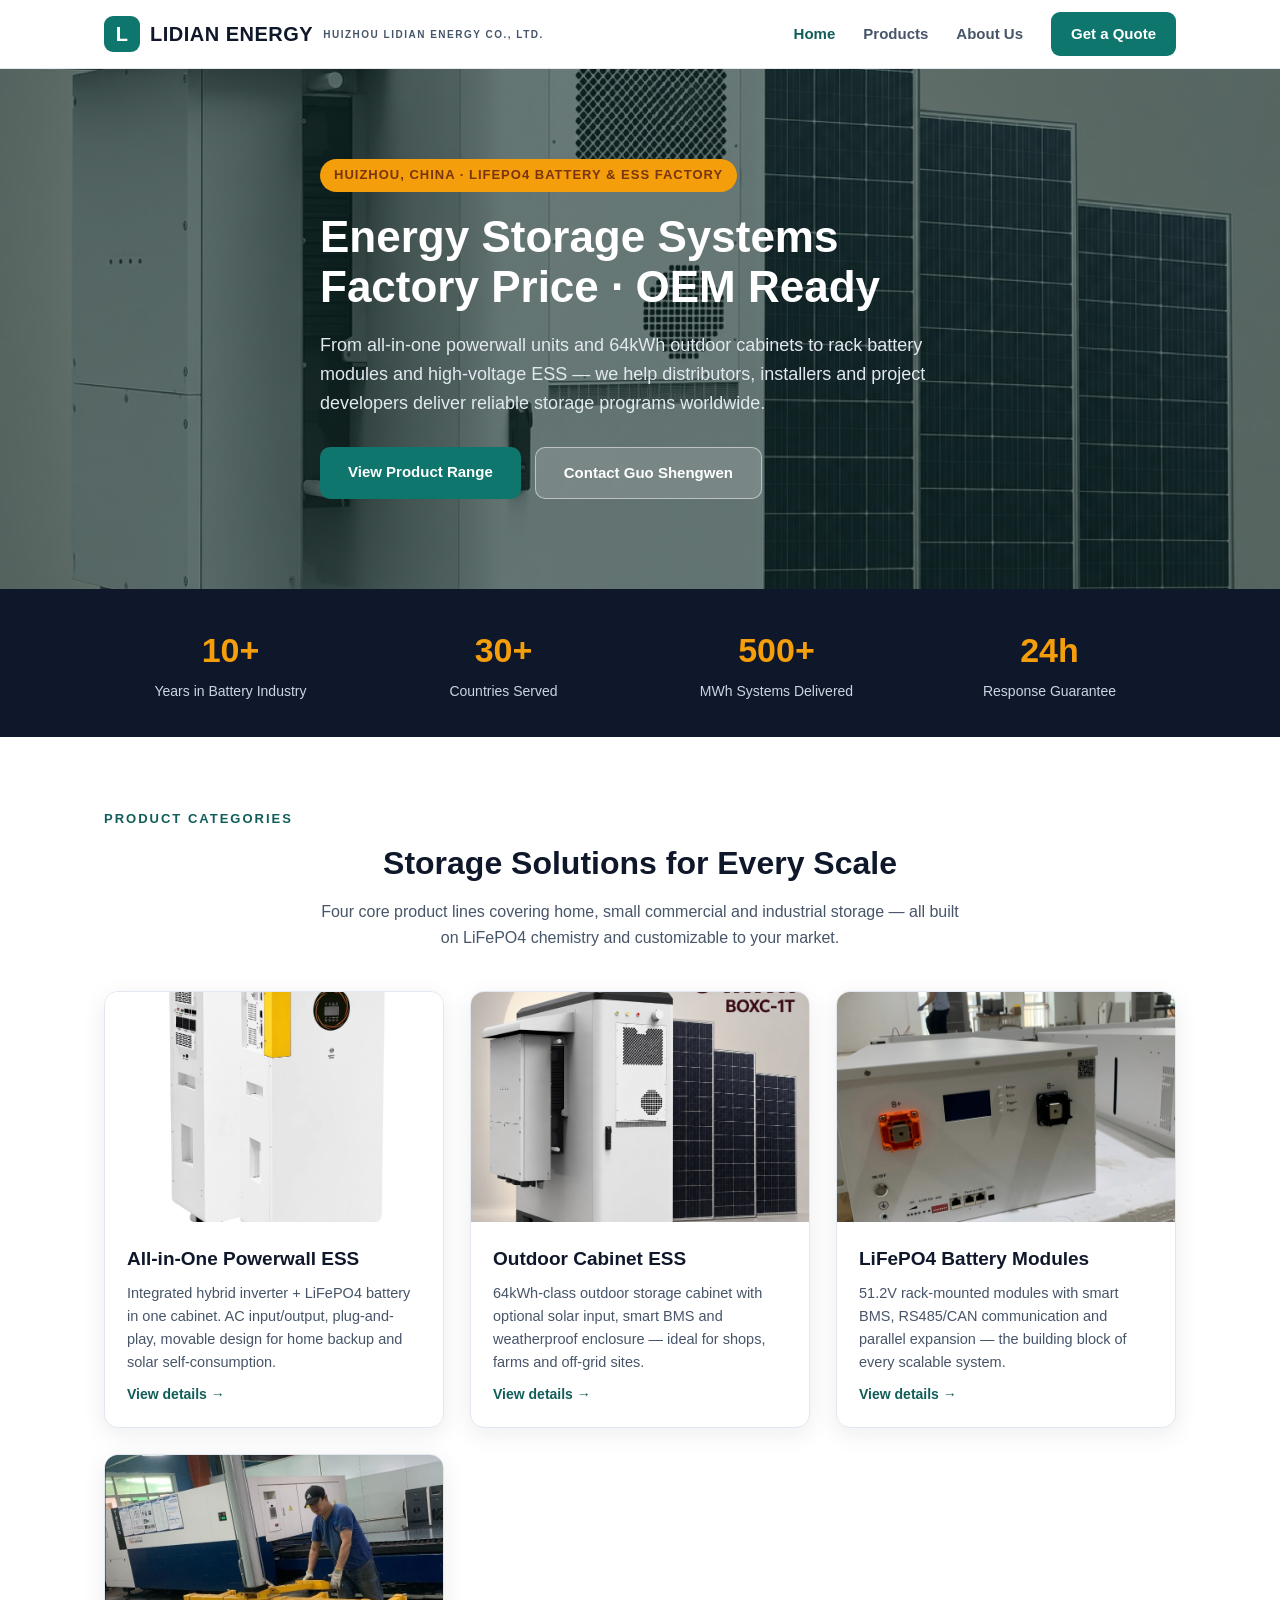
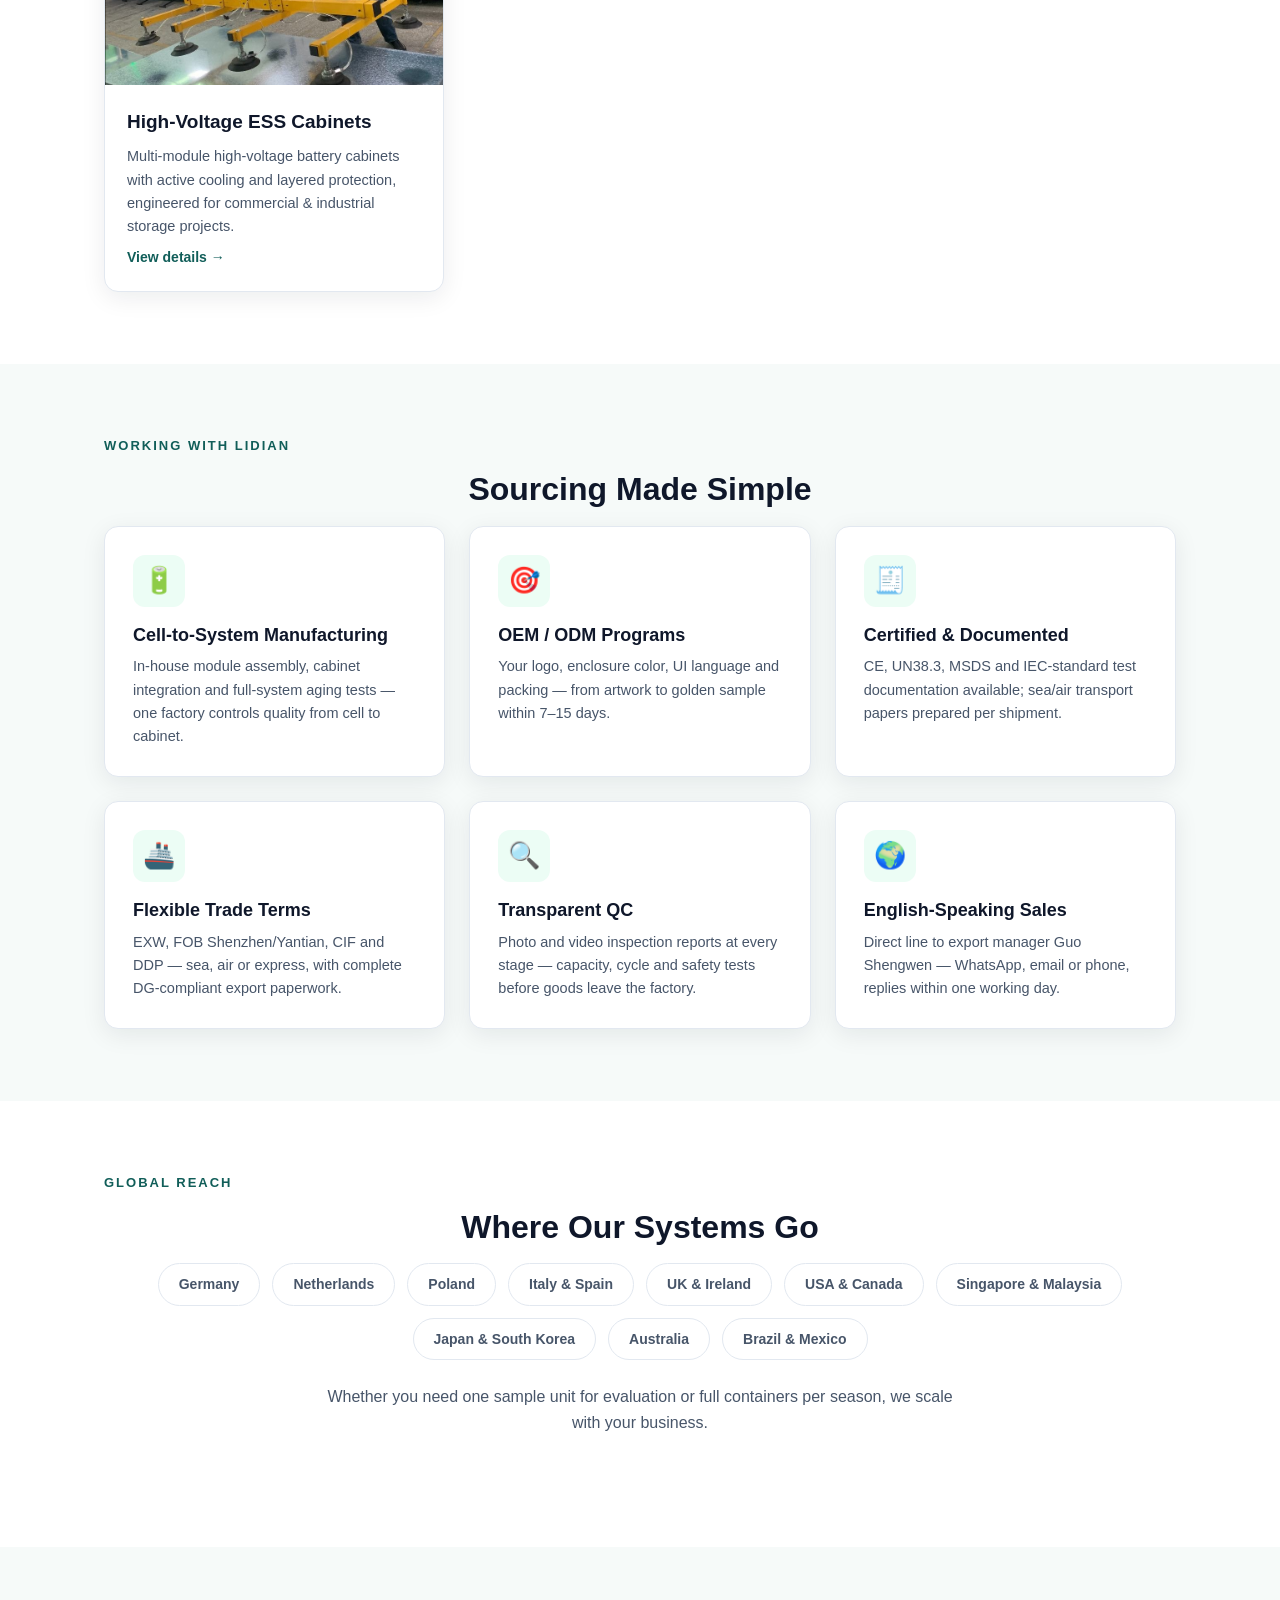
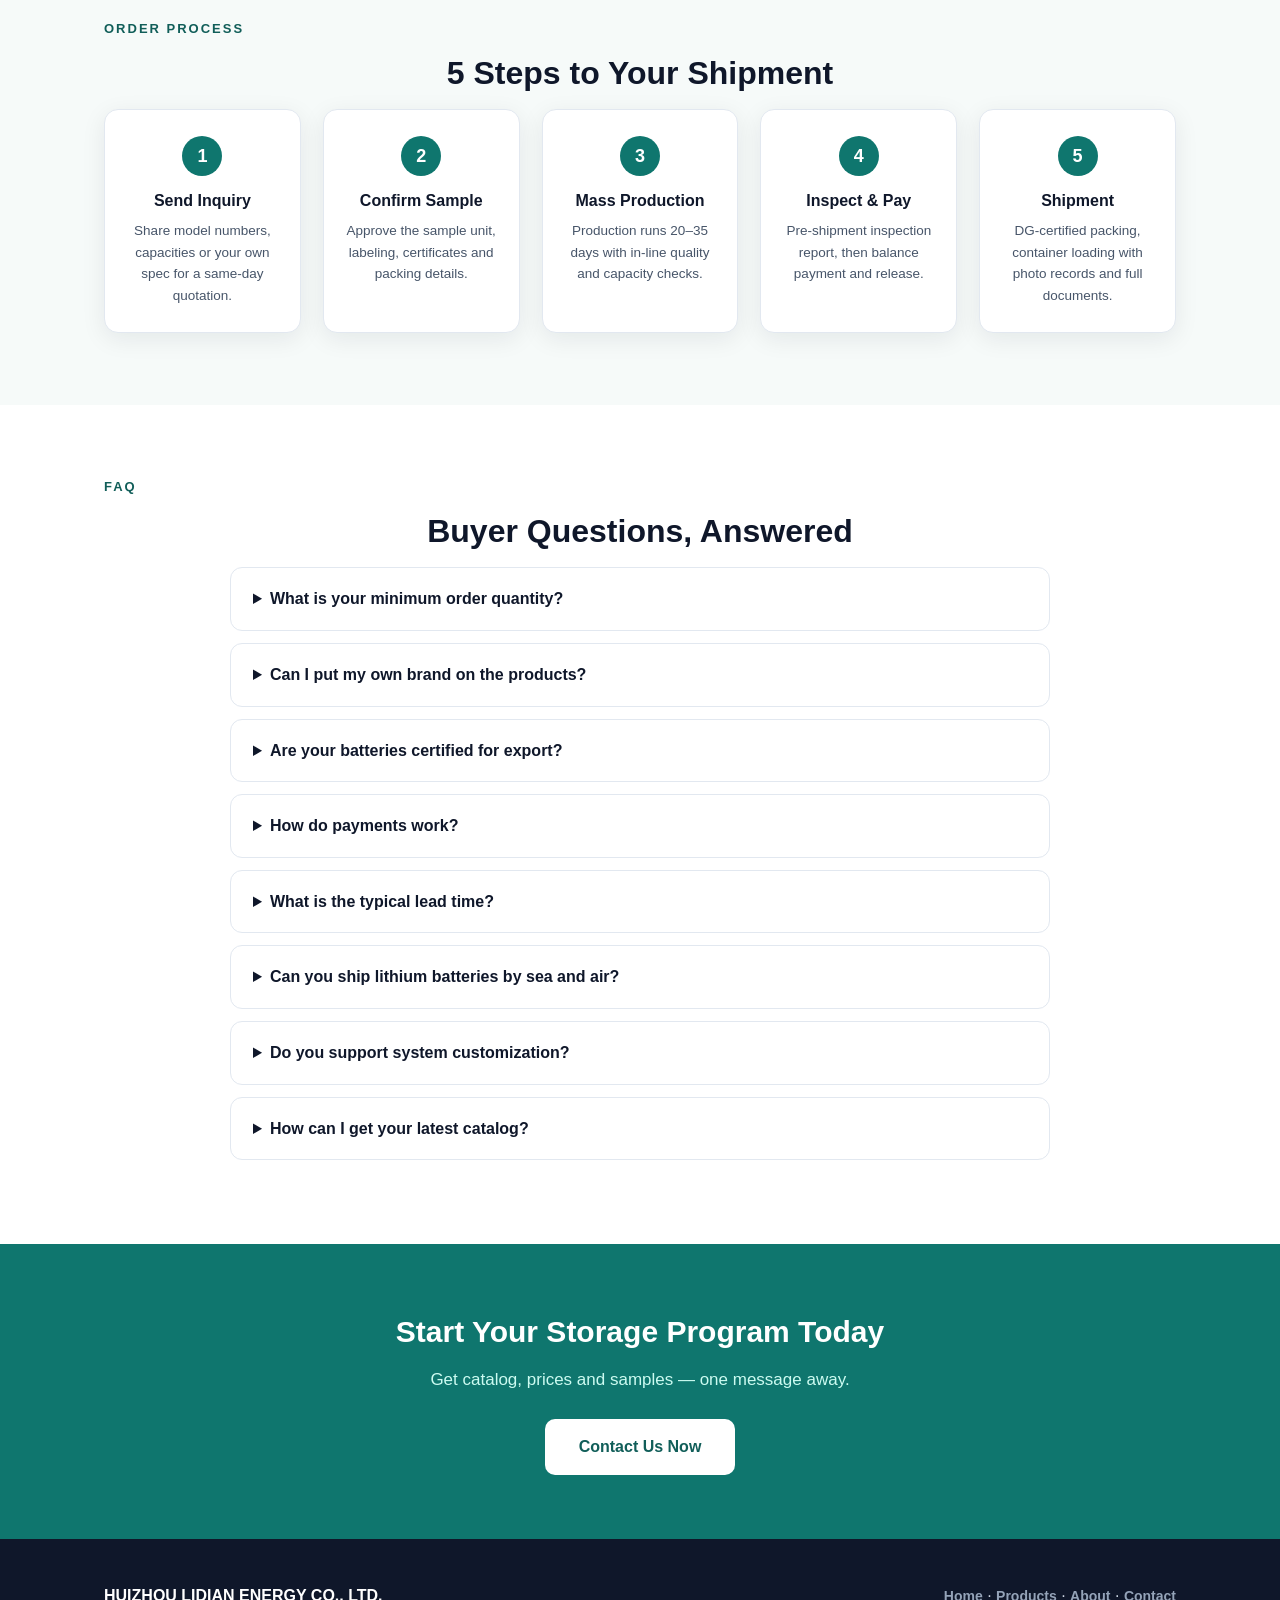
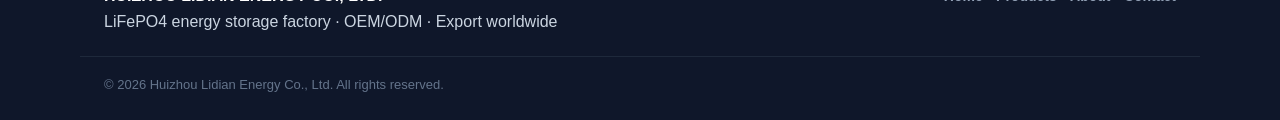
==== index.html @ 59d8984c "Initial release: LIDIAN ENERGY B2B site (index/products/about/contact)" ====
<!DOCTYPE html>
<html lang="en">
<head>
<meta charset="UTF-8">
<meta name="viewport" content="width=device-width, initial-scale=1.0">
<title>LiFePO4 Energy Storage Manufacturer &amp; OEM Supplier | LIDIAN ENERGY — Huizhou Lidian Energy Co., Ltd.</title>
<meta name="description" content="Huizhou Lidian Energy Co., Ltd. manufactures LiFePO4 energy storage systems: all-in-one powerwall ESS, 64kWh outdoor cabinet ESS, rack battery modules and high-voltage ESS cabinets. OEM/ODM, factory-direct, export worldwide.">
<link rel="icon" href="data:image/svg+xml,%3Csvg xmlns='http://www.w3.org/2000/svg' viewBox='0 0 32 32'%3E%3Crect width='32' height='32' rx='6' fill='%230f766e'/%3E%3Ctext x='16' y='22' font-size='15' font-family='Arial' font-weight='bold' fill='white' text-anchor='middle'%3EL%3C/text%3E%3C/svg%3E">
<link rel="stylesheet" href="css/style.css">
</head>
<body>

<header class="site-header">
  <div class="container nav-wrap">
    <a href="index.html" class="brand"><span class="brand-mark">L</span> LIDIAN ENERGY <small>HUIZHOU LIDIAN ENERGY CO., LTD.</small></a>
    <nav class="nav">
      <a href="index.html" class="active">Home</a>
      <a href="products.html">Products</a>
      <a href="about.html">About Us</a>
      <a href="contact.html" class="nav-cta">Get a Quote</a>
    </nav>
  </div>
</header>

<section class="hero" style="background-image:linear-gradient(rgba(13,42,39,.6),rgba(13,42,39,.6)),url('images/cabinet-64kwh.jpg');">
  <div class="container hero-inner">
    <p class="hero-kicker">Huizhou, China · LiFePO4 Battery &amp; ESS Factory</p>
    <h1>Energy Storage Systems<br>Factory Price · OEM Ready</h1>
    <p class="hero-sub">From all-in-one powerwall units and 64kWh outdoor cabinets to rack battery modules and high-voltage ESS — we help distributors, installers and project developers deliver reliable storage programs worldwide.</p>
    <div class="hero-actions">
      <a href="products.html" class="btn btn-primary">View Product Range</a>
      <a href="contact.html" class="btn btn-ghost">Contact Guo Shengwen</a>
    </div>
  </div>
</section>

<section class="stats-bar">
  <div class="container stats-grid">
    <div><strong>10+</strong><span>Years in Battery Industry</span></div>
    <div><strong>30+</strong><span>Countries Served</span></div>
    <div><strong>500+</strong><span>MWh Systems Delivered</span></div>
    <div><strong>24h</strong><span>Response Guarantee</span></div>
  </div>
</section>

<section class="section">
  <div class="container">
    <p class="section-kicker">Product Categories</p>
    <h2 class="section-title">Storage Solutions for Every Scale</h2>
    <p class="section-sub">Four core product lines covering home, small commercial and industrial storage — all built on LiFePO4 chemistry and customizable to your market.</p>
    <div class="card-grid">
      <a class="product-card" href="products.html#powerwall">
        <img src="images/powerwall-pair.jpg" alt="All-in-one powerwall energy storage system wholesale" loading="lazy">
        <div class="product-card-body">
          <h3>All-in-One Powerwall ESS</h3>
          <p>Integrated hybrid inverter + LiFePO4 battery in one cabinet. AC input/output, plug-and-play, movable design for home backup and solar self-consumption.</p>
          <span class="link-more">View details →</span>
        </div>
      </a>
      <a class="product-card" href="products.html#cabinet">
        <img src="images/cabinet-64kwh.jpg" alt="64kWh outdoor cabinet energy storage system" loading="lazy">
        <div class="product-card-body">
          <h3>Outdoor Cabinet ESS</h3>
          <p>64kWh-class outdoor storage cabinet with optional solar input, smart BMS and weatherproof enclosure — ideal for shops, farms and off-grid sites.</p>
          <span class="link-more">View details →</span>
        </div>
      </a>
      <a class="product-card" href="products.html#modules">
        <img src="images/battery-module.jpg" alt="LiFePO4 rack battery module manufacturer" loading="lazy">
        <div class="product-card-body">
          <h3>LiFePO4 Battery Modules</h3>
          <p>51.2V rack-mounted modules with smart BMS, RS485/CAN communication and parallel expansion — the building block of every scalable system.</p>
          <span class="link-more">View details →</span>
        </div>
      </a>
      <a class="product-card" href="products.html#hv-cabinet">
        <img src="images/battery-cabinet-inner.jpg" alt="High-voltage battery ESS cabinet wholesale" loading="lazy">
        <div class="product-card-body">
          <h3>High-Voltage ESS Cabinets</h3>
          <p>Multi-module high-voltage battery cabinets with active cooling and layered protection, engineered for commercial &amp; industrial storage projects.</p>
          <span class="link-more">View details →</span>
        </div>
      </a>
    </div>
  </div>
</section>

<section class="section section-alt">
  <div class="container">
    <p class="section-kicker">Working With Lidian</p>
    <h2 class="section-title">Sourcing Made Simple</h2>
    <div class="feature-grid">
      <div class="feature-card"><div class="feature-icon">🔋</div><h3>Cell-to-System Manufacturing</h3><p>In-house module assembly, cabinet integration and full-system aging tests — one factory controls quality from cell to cabinet.</p></div>
      <div class="feature-card"><div class="feature-icon">🎯</div><h3>OEM / ODM Programs</h3><p>Your logo, enclosure color, UI language and packing — from artwork to golden sample within 7–15 days.</p></div>
      <div class="feature-card"><div class="feature-icon">🧾</div><h3>Certified &amp; Documented</h3><p>CE, UN38.3, MSDS and IEC-standard test documentation available; sea/air transport papers prepared per shipment.</p></div>
      <div class="feature-card"><div class="feature-icon">🚢</div><h3>Flexible Trade Terms</h3><p>EXW, FOB Shenzhen/Yantian, CIF and DDP — sea, air or express, with complete DG-compliant export paperwork.</p></div>
      <div class="feature-card"><div class="feature-icon">🔍</div><h3>Transparent QC</h3><p>Photo and video inspection reports at every stage — capacity, cycle and safety tests before goods leave the factory.</p></div>
      <div class="feature-card"><div class="feature-icon">🌍</div><h3>English-Speaking Sales</h3><p>Direct line to export manager Guo Shengwen — WhatsApp, email or phone, replies within one working day.</p></div>
    </div>
  </div>
</section>

<section class="section">
  <div class="container">
    <p class="section-kicker">Global Reach</p>
    <h2 class="section-title">Where Our Systems Go</h2>
    <div class="chips">
      <span class="chip">Germany</span><span class="chip">Netherlands</span><span class="chip">Poland</span><span class="chip">Italy &amp; Spain</span><span class="chip">UK &amp; Ireland</span><span class="chip">USA &amp; Canada</span><span class="chip">Singapore &amp; Malaysia</span><span class="chip">Japan &amp; South Korea</span><span class="chip">Australia</span><span class="chip">Brazil &amp; Mexico</span>
    </div>
    <p class="section-sub" style="margin-top:24px;">Whether you need one sample unit for evaluation or full containers per season, we scale with your business.</p>
  </div>
</section>

<section class="section section-alt">
  <div class="container">
    <p class="section-kicker">Order Process</p>
    <h2 class="section-title">5 Steps to Your Shipment</h2>
    <div class="steps">
      <div class="step"><span class="step-num">1</span><h3>Send Inquiry</h3><p>Share model numbers, capacities or your own spec for a same-day quotation.</p></div>
      <div class="step"><span class="step-num">2</span><h3>Confirm Sample</h3><p>Approve the sample unit, labeling, certificates and packing details.</p></div>
      <div class="step"><span class="step-num">3</span><h3>Mass Production</h3><p>Production runs 20–35 days with in-line quality and capacity checks.</p></div>
      <div class="step"><span class="step-num">4</span><h3>Inspect &amp; Pay</h3><p>Pre-shipment inspection report, then balance payment and release.</p></div>
      <div class="step"><span class="step-num">5</span><h3>Shipment</h3><p>DG-certified packing, container loading with photo records and full documents.</p></div>
    </div>
  </div>
</section>

<section class="section">
  <div class="container">
    <p class="section-kicker">FAQ</p>
    <h2 class="section-title">Buyer Questions, Answered</h2>
    <div class="faq">
      <details><summary>What is your minimum order quantity?</summary><p>MOQ starts from 1 unit for sample evaluation and 5–10 units for trial orders. Mixed containers combining different models are welcome.</p></details>
      <details><summary>Can I put my own brand on the products?</summary><p>Yes. We offer logo printing, custom enclosure colors, branded UI/labels and retail packing. OEM orders above agreed quantities carry no extra branding cost.</p></details>
      <details><summary>Are your batteries certified for export?</summary><p>Our LiFePO4 systems are built with grade-A cells and come with CE marking, UN38.3 test summary, MSDS and transport declarations. Third-party test reports can be arranged per model and market.</p></details>
      <details><summary>How do payments work?</summary><p>Standard terms are T/T with 30% deposit and balance against B/L copy. L/C at sight is available for orders above USD 50,000.</p></details>
      <details><summary>What is the typical lead time?</summary><p>20–35 days after sample approval and deposit, depending on model and quantity. Peak season (August–November) may need an extra 5–10 days.</p></details>
      <details><summary>Can you ship lithium batteries by sea and air?</summary><p>Yes. We ship Class 9 lithium battery cargo with UN38.3, proper DG packing and declarations. Sea freight (LCL/FCL) is routine; air freight is arranged case by case.</p></details>
      <details><summary>Do you support system customization?</summary><p>Absolutely — capacity, voltage platform, inverter matching, cabinet size, communication protocols (RS485/CAN/Bluetooth) and monitoring software can all be tailored.</p></details>
      <details><summary>How can I get your latest catalog?</summary><p>Email or message us on WhatsApp — we will send the full catalog with FOB prices and packing details within 24 hours.</p></details>
    </div>
  </div>
</section>

<section class="cta-band">
  <div class="container cta-inner">
    <h2>Start Your Storage Program Today</h2>
    <p>Get catalog, prices and samples — one message away.</p>
    <a href="contact.html" class="btn btn-primary btn-lg">Contact Us Now</a>
  </div>
</section>

<footer class="site-footer">
  <div class="container footer-wrap">
    <div>
      <strong>HUIZHOU LIDIAN ENERGY CO., LTD.</strong>
      <p>LiFePO4 energy storage factory · OEM/ODM · Export worldwide</p>
    </div>
    <div class="footer-links">
      <a href="index.html">Home</a> · <a href="products.html">Products</a> · <a href="about.html">About</a> · <a href="contact.html">Contact</a>
    </div>
  </div>
  <div class="container copyright">© 2026 Huizhou Lidian Energy Co., Ltd. All rights reserved.</div>
</footer>

<script src="js/main.js"></script>
</body>
</html>
---- css/style.css ----
/* ================= LIDIAN ENERGY — B2B Site ================= */
:root{
  --teal:#0f766e;
  --teal-dark:#115e59;
  --amber:#f59e0b;
  --amber-dark:#d97706;
  --ink:#0f172a;
  --slate:#475569;
  --line:#e2e8f0;
  --bg-alt:#f6faf9;
  --white:#ffffff;
  --radius:14px;
  --shadow:0 6px 24px rgba(15,23,42,.08);
}
*{margin:0;padding:0;box-sizing:border-box;}
html{scroll-behavior:smooth;}
body{
  font-family:-apple-system,BlinkMacSystemFont,"Segoe UI","PingFang SC","Hiragino Sans GB","Microsoft YaHei",Helvetica,Arial,sans-serif;
  color:var(--ink);background:var(--white);line-height:1.6;
  -webkit-font-smoothing:antialiased;
}
img{max-width:100%;display:block;}
a{color:var(--teal-dark);text-decoration:none;}
.container{max-width:1120px;margin:0 auto;padding:0 24px;}
.section{padding:72px 0;}
.section-alt{background:var(--bg-alt);}

/* ---------- Header ---------- */
.site-header{
  position:sticky;top:0;z-index:50;background:rgba(255,255,255,.95);
  backdrop-filter:blur(8px);border-bottom:1px solid var(--line);
}
.nav-wrap{display:flex;align-items:center;justify-content:space-between;height:68px;}
.brand{font-weight:800;font-size:20px;color:var(--ink);display:flex;align-items:center;gap:10px;letter-spacing:.5px;}
.brand small{font-size:10px;font-weight:600;color:var(--slate);letter-spacing:1.5px;display:block;line-height:1.1;}
.brand-mark{
  background:var(--teal);color:#fff;width:36px;height:36px;border-radius:9px;
  display:flex;align-items:center;justify-content:center;font-size:20px;flex-shrink:0;
}
.nav{display:flex;align-items:center;gap:28px;}
.nav a{color:var(--slate);font-weight:600;font-size:15px;}
.nav a.active,.nav a:hover{color:var(--teal-dark);}
.nav-cta{
  background:var(--teal);color:#fff!important;padding:10px 20px;border-radius:9px;
}
.nav-cta:hover{background:var(--teal-dark);}

/* ---------- Hero ---------- */
.hero{
  min-height:520px;display:flex;align-items:center;
  background-size:cover;background-position:center;color:#fff;
}
.hero-inner{padding:90px 24px;max-width:820px;}
.hero-kicker{
  display:inline-block;background:var(--amber);color:#78350f;font-size:13px;
  font-weight:700;letter-spacing:1px;text-transform:uppercase;
  padding:6px 14px;border-radius:999px;margin-bottom:20px;
}
.hero h1{font-size:44px;line-height:1.15;margin-bottom:18px;font-weight:800;}
.hero-sub{font-size:18px;color:#e2e8f0;max-width:640px;margin-bottom:30px;}
.hero-actions{display:flex;gap:14px;flex-wrap:wrap;}
.btn{
  display:inline-block;font-weight:700;font-size:15px;padding:13px 28px;
  border-radius:10px;transition:.2s;border:none;cursor:pointer;
}
.btn-primary{background:var(--teal);color:#fff!important;}
.btn-primary:hover{background:var(--teal-dark);transform:translateY(-1px);}
.btn-ghost{background:rgba(255,255,255,.14);color:#fff!important;border:1px solid rgba(255,255,255,.5);}
.btn-ghost:hover{background:rgba(255,255,255,.24);}
.btn-lg{padding:15px 34px;font-size:16px;}

/* ---------- Stats bar ---------- */
.stats-bar{background:var(--ink);color:#fff;padding:34px 0;}
.stats-grid{display:grid;grid-template-columns:repeat(4,1fr);gap:20px;text-align:center;}
.stats-grid strong{display:block;font-size:34px;color:var(--amber);font-weight:800;}
.stats-grid span{font-size:14px;color:#cbd5e1;}

/* ---------- Section headers ---------- */
.section-kicker{
  color:var(--teal-dark);font-weight:800;font-size:13px;letter-spacing:2px;
  text-transform:uppercase;margin-bottom:8px;
}
.section-title{font-size:32px;font-weight:800;margin-bottom:10px;text-align:center;}
.section-sub{text-align:center;color:var(--slate);max-width:640px;margin:0 auto 40px;}

/* ---------- Product cards ---------- */
.card-grid{display:grid;grid-template-columns:repeat(auto-fit,minmax(250px,1fr));gap:26px;}
.product-card{
  background:#fff;border:1px solid var(--line);border-radius:var(--radius);
  overflow:hidden;box-shadow:var(--shadow);transition:.2s;color:var(--ink);
  display:flex;flex-direction:column;
}
.product-card:hover{transform:translateY(-4px);box-shadow:0 12px 32px rgba(15,23,42,.14);}
.product-card img{height:230px;object-fit:cover;width:100%;}
.product-card-body{padding:22px;display:flex;flex-direction:column;gap:8px;flex:1;}
.product-card-body h3{font-size:19px;font-weight:800;}
.product-card-body p{color:var(--slate);font-size:14.5px;flex:1;}
.link-more{color:var(--teal-dark);font-weight:700;font-size:14px;}

/* ---------- Feature grid ---------- */
.feature-grid{display:grid;grid-template-columns:repeat(auto-fit,minmax(300px,1fr));gap:24px;}
.feature-card{
  background:#fff;border:1px solid var(--line);border-radius:var(--radius);
  padding:28px;box-shadow:var(--shadow);
}
.feature-icon{
  width:52px;height:52px;border-radius:12px;background:#ecfdf5;
  display:flex;align-items:center;justify-content:center;font-size:26px;margin-bottom:14px;
}
.feature-card h3{font-size:18px;margin-bottom:6px;}
.feature-card p{color:var(--slate);font-size:14.5px;}

/* ---------- Chips ---------- */
.chips{display:flex;flex-wrap:wrap;gap:12px;justify-content:center;}
.chip{
  background:#fff;border:1px solid var(--line);border-radius:999px;
  padding:9px 20px;font-weight:600;font-size:14px;color:var(--slate);
}

/* ---------- Steps ---------- */
.steps{display:grid;grid-template-columns:repeat(auto-fit,minmax(180px,1fr));gap:22px;}
.step{
  background:#fff;border:1px solid var(--line);border-radius:var(--radius);
  padding:26px 22px;text-align:center;box-shadow:var(--shadow);
}
.step-num{
  display:inline-flex;width:40px;height:40px;border-radius:50%;
  background:var(--teal);color:#fff;font-weight:800;font-size:18px;
  align-items:center;justify-content:center;margin-bottom:12px;
}
.step h3{font-size:16px;margin-bottom:6px;}
.step p{font-size:13.5px;color:var(--slate);}

/* ---------- FAQ ---------- */
.faq{max-width:820px;margin:0 auto;}
.faq details{
  background:#fff;border:1px solid var(--line);border-radius:12px;
  padding:18px 22px;margin-bottom:12px;
}
.faq summary{font-weight:700;cursor:pointer;font-size:16px;}
.faq details[open]{border-color:var(--teal);}
.faq p{margin-top:10px;color:var(--slate);font-size:15px;}

/* ---------- Page hero ---------- */
.page-hero{
  background:linear-gradient(135deg,#0d4f4a,#0f766e);color:#fff;padding:70px 0;
}
.page-hero h1{font-size:38px;margin-bottom:10px;}
.page-hero p{color:#ccfbf1;max-width:640px;font-size:17px;}

/* ---------- Product split ---------- */
.product-section{border-bottom:1px solid var(--line);}
.product-split{display:grid;grid-template-columns:1fr 1fr;gap:48px;align-items:center;}
.product-split img{border-radius:var(--radius);box-shadow:var(--shadow);}
.product-split.reverse .product-info{order:1;}
.product-split.reverse img{order:2;}
.product-info h2{font-size:28px;margin-bottom:14px;}
.product-info>p{color:var(--slate);margin-bottom:20px;}
table.spec{width:100%;border-collapse:collapse;margin-bottom:24px;font-size:14.5px;}
table.spec th,table.spec td{border:1px solid var(--line);padding:9px 14px;text-align:left;}
table.spec th{background:var(--bg-alt);width:34%;font-weight:700;}

/* ---------- About split / numbers ---------- */
.split{display:grid;grid-template-columns:1.1fr 1fr;gap:48px;align-items:center;}
.split-img{border-radius:var(--radius);box-shadow:var(--shadow);}
.num-grid{display:grid;grid-template-columns:repeat(3,1fr);gap:22px;}
.num-card{
  background:#fff;border:1px solid var(--line);border-radius:var(--radius);
  padding:28px;text-align:center;box-shadow:var(--shadow);
}
.num-card strong{display:block;font-size:36px;color:var(--teal);font-weight:800;}
.num-card span{color:var(--slate);font-size:14px;}

/* ---------- QC ---------- */
.qc-grid{display:grid;grid-template-columns:repeat(3,1fr);gap:24px;}
.qc-card{
  background:#fff;border:1px solid var(--line);border-radius:var(--radius);
  padding:30px;box-shadow:var(--shadow);
}
.qc-num{font-size:14px;font-weight:800;color:var(--amber-dark);letter-spacing:2px;}
.qc-card h3{margin:8px 0 8px;font-size:18px;}
.qc-card p{color:var(--slate);font-size:14.5px;}

/* ---------- Contact ---------- */
.contact-grid{display:grid;grid-template-columns:1fr 1.2fr;gap:44px;align-items:start;}
.contact-cards{display:grid;grid-template-columns:1fr 1fr;gap:20px;}
.contact-card{
  background:#fff;border:1px solid var(--line);border-radius:var(--radius);
  padding:24px;box-shadow:var(--shadow);
}
.contact-card h3{font-size:16px;margin-bottom:6px;}
.contact-card p{font-weight:700;}
.contact-card small{color:var(--slate);font-size:12.5px;}
.contact-form-wrap{
  background:#fff;border:1px solid var(--line);border-radius:var(--radius);
  padding:34px;box-shadow:var(--shadow);
}
.contact-form-wrap h2{font-size:24px;margin-bottom:6px;}
.contact-form-wrap>p{color:var(--slate);margin-bottom:22px;font-size:14.5px;}
.contact-form label{display:block;font-weight:600;font-size:14px;margin-bottom:16px;}
.contact-form input,.contact-form select,.contact-form textarea{
  width:100%;margin-top:6px;padding:11px 14px;border:1px solid var(--line);
  border-radius:9px;font-size:15px;font-family:inherit;background:var(--bg-alt);
}
.contact-form input:focus,.contact-form textarea:focus,.contact-form select:focus{
  outline:2px solid var(--teal);border-color:var(--teal);
}
.contact-form .btn{width:100%;}

/* ---------- CTA band ---------- */
.cta-band{background:var(--teal);color:#fff;padding:64px 0;text-align:center;}
.cta-inner h2{font-size:30px;margin-bottom:10px;}
.cta-inner p{color:#ccfbf1;margin-bottom:26px;font-size:17px;}
.cta-band .btn-primary{background:#fff;color:var(--teal-dark)!important;}
.cta-band .btn-primary:hover{background:#ccfbf1;}

/* ---------- Footer ---------- */
.site-footer{background:var(--ink);color:#cbd5e1;padding:44px 0 24px;}
.footer-wrap{display:flex;justify-content:space-between;gap:24px;flex-wrap:wrap;padding-bottom:22px;border-bottom:1px solid #1e293b;}
.site-footer strong{color:#fff;}
.footer-links a{color:#94a3b8;font-weight:600;font-size:14px;}
.footer-links a:hover{color:var(--amber);}
.copyright{padding-top:18px;font-size:13px;color:#64748b;}

/* ---------- Responsive ---------- */
@media (max-width:900px){
  .hero h1{font-size:32px;}
  .product-split,.split,.contact-grid{grid-template-columns:1fr;}
  .product-split.reverse .product-info{order:0;}
  .product-split.reverse img{order:0;}
  .stats-grid{grid-template-columns:repeat(2,1fr);}
  .num-grid{grid-template-columns:repeat(2,1fr);}
  .qc-grid{grid-template-columns:1fr;}
  .nav{gap:16px;}
  .nav a:not(.nav-cta){display:none;}
  .section-title{text-align:left;}
  .section-sub{text-align:left;margin-left:0;}
  .chips{justify-content:flex-start;}
}
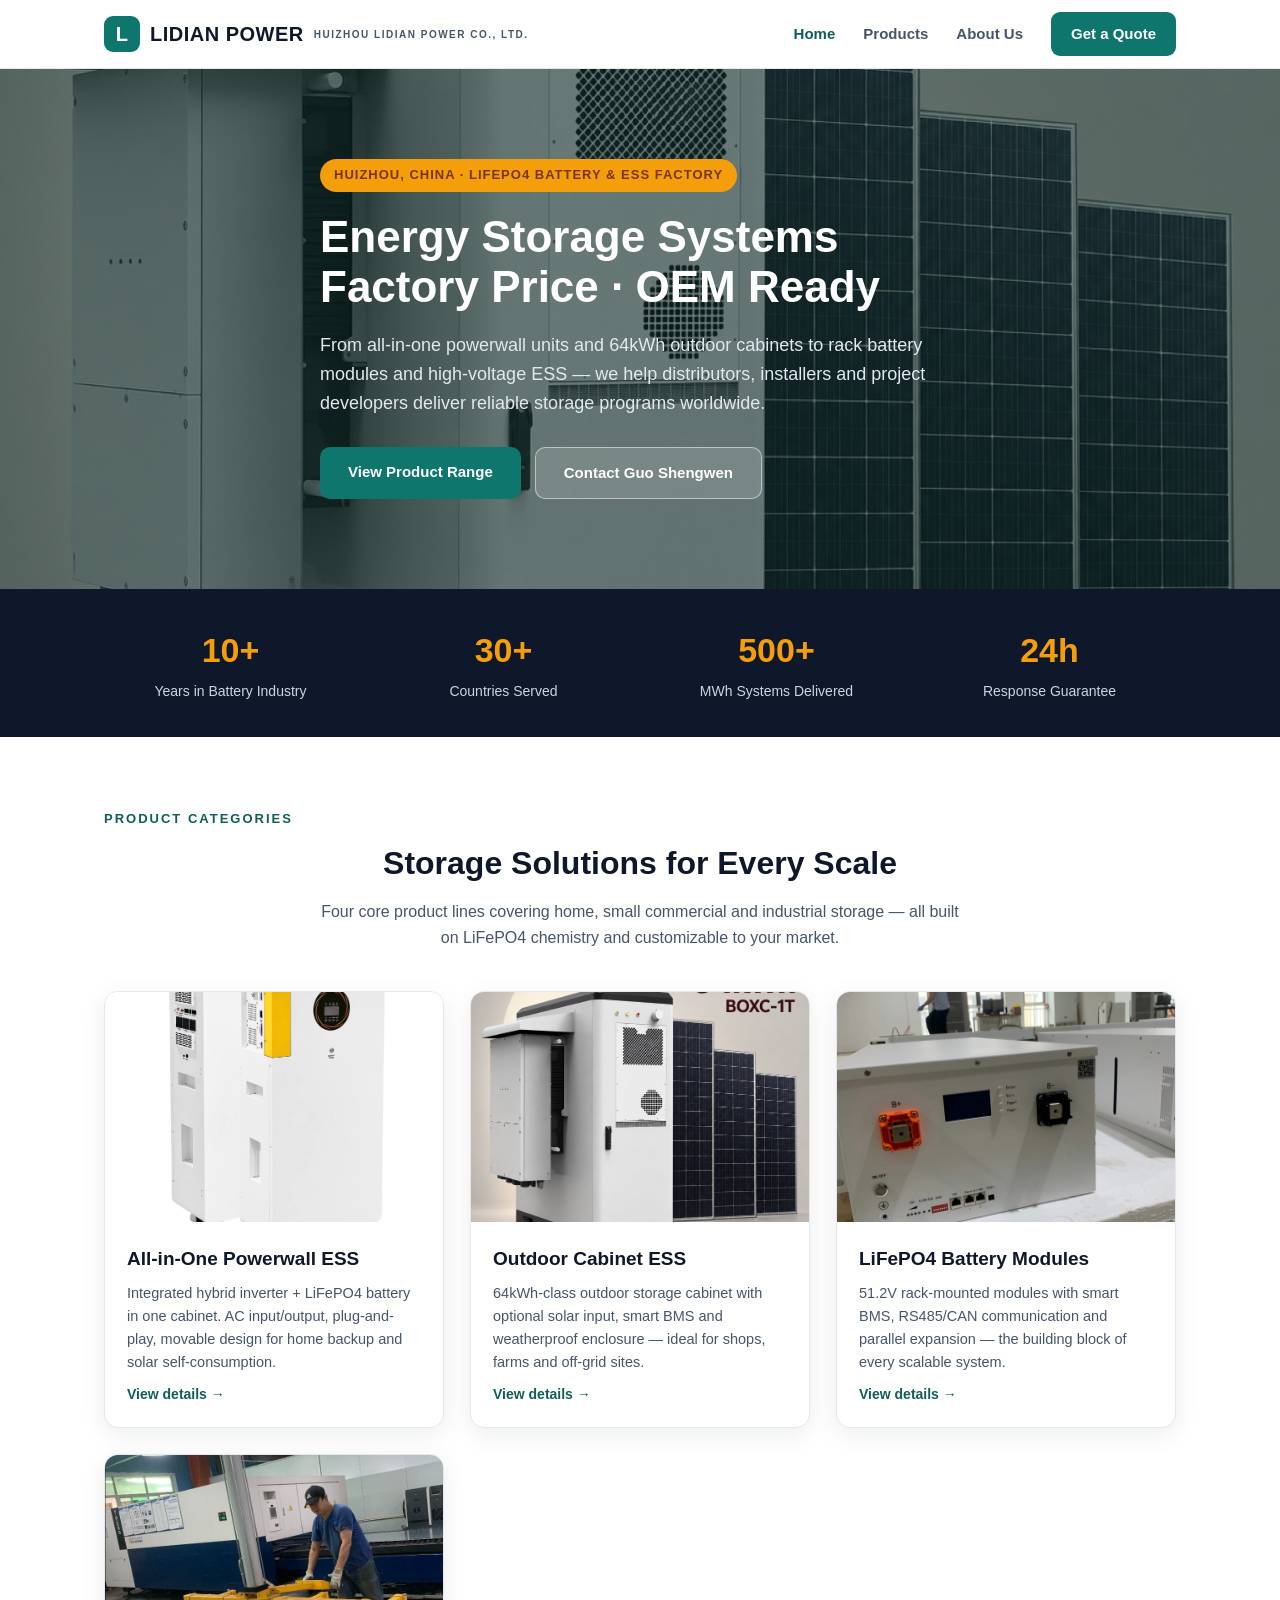
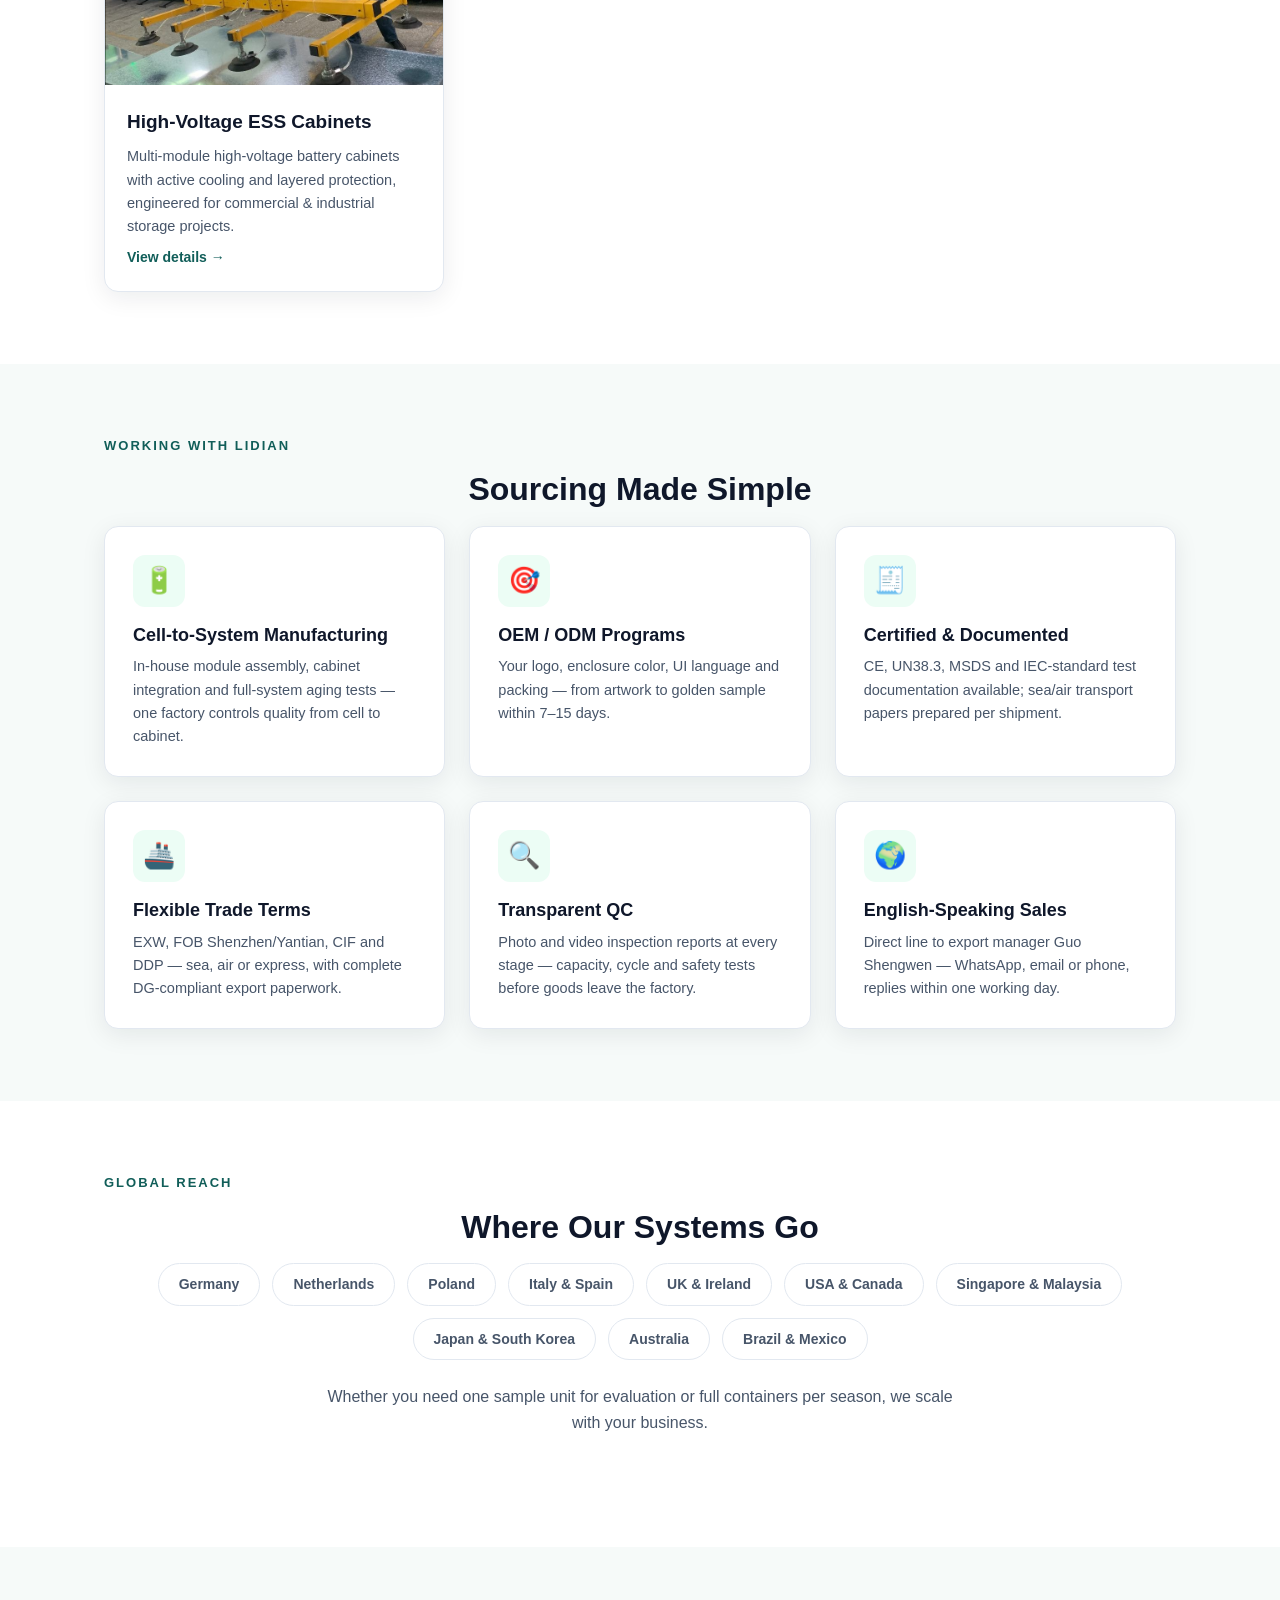
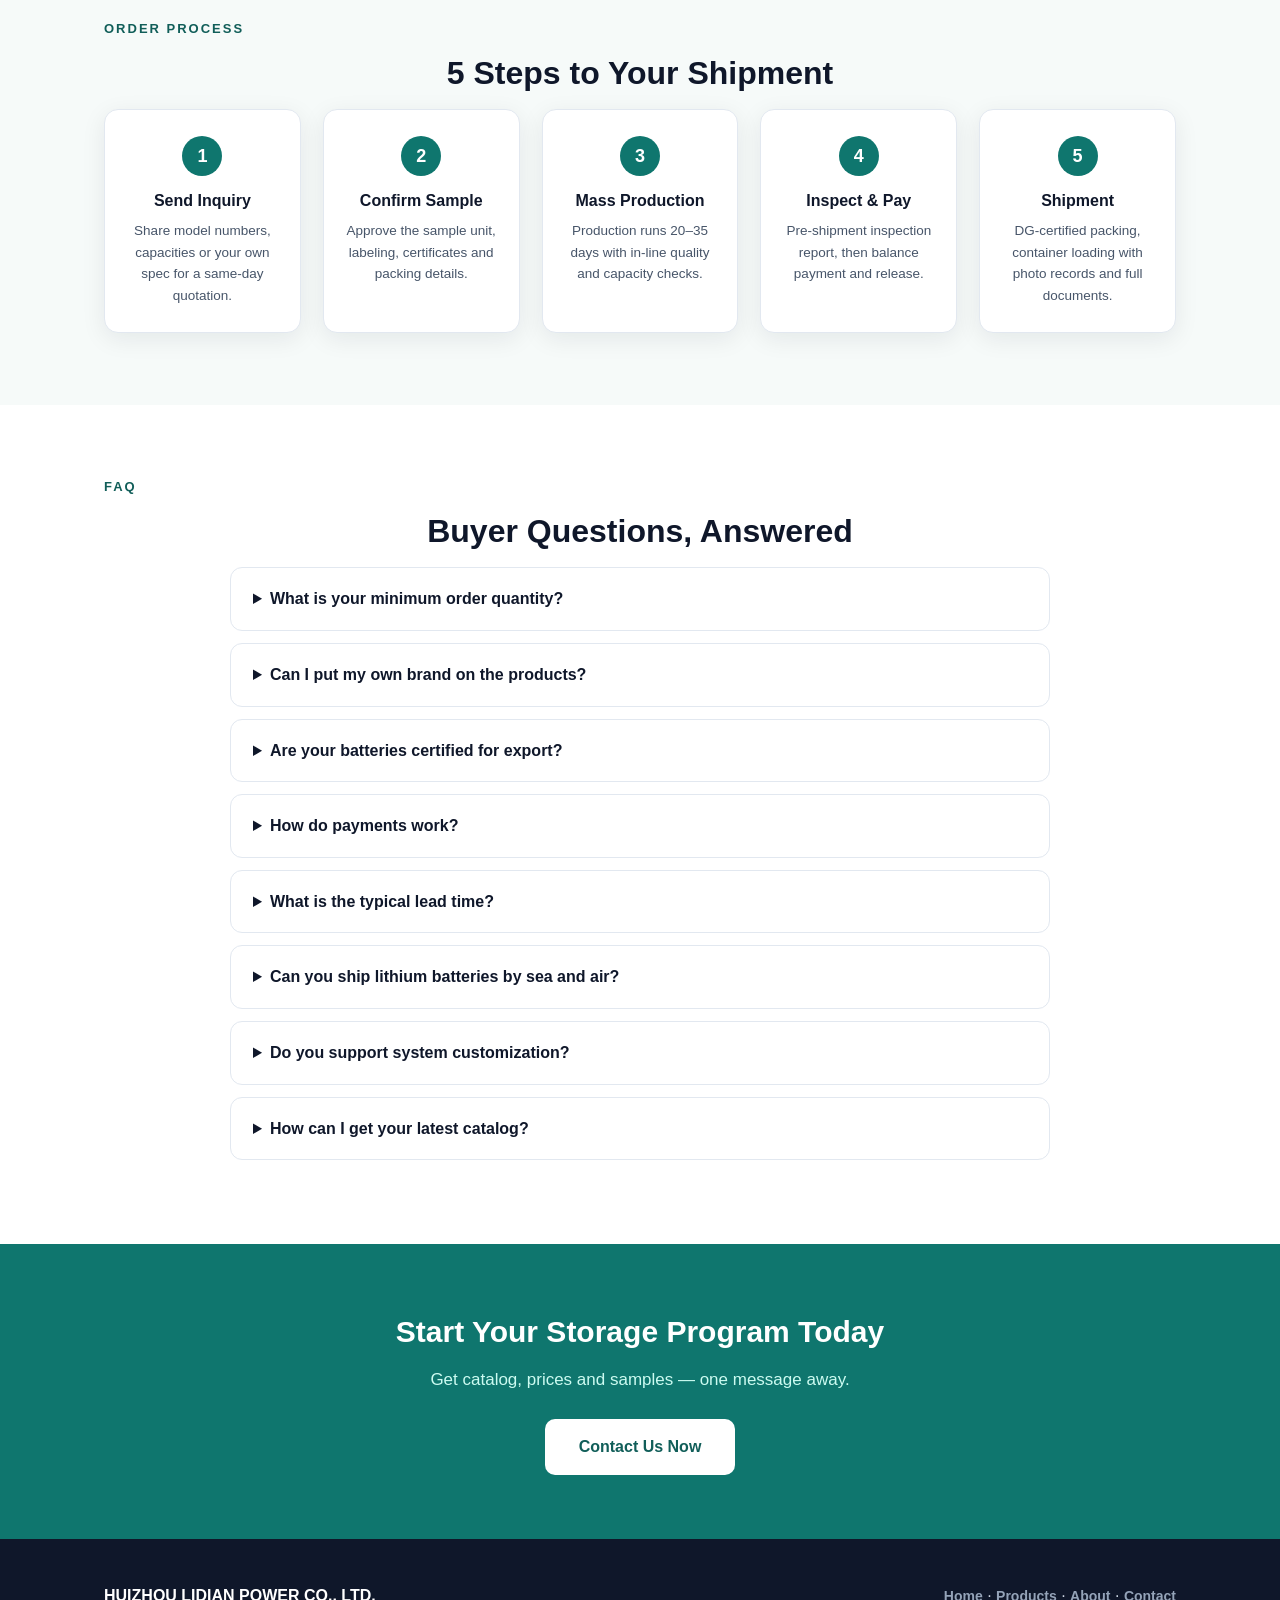
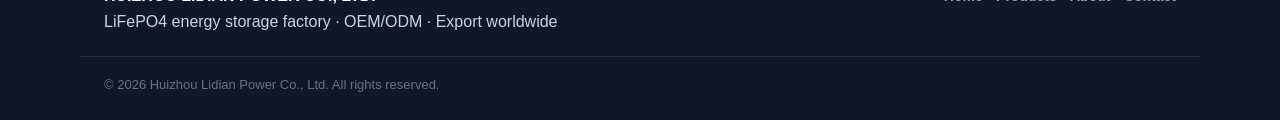
==== commit bdac498e: "Rename English company name to Huizhou Lidian Power Co., Ltd. (brand: LIDIAN POWER)" ====
--- a/index.html
+++ b/index.html
@@ -3,8 +3,8 @@
 <head>
 <meta charset="UTF-8">
 <meta name="viewport" content="width=device-width, initial-scale=1.0">
-<title>LiFePO4 Energy Storage Manufacturer &amp; OEM Supplier | LIDIAN ENERGY — Huizhou Lidian Energy Co., Ltd.</title>
-<meta name="description" content="Huizhou Lidian Energy Co., Ltd. manufactures LiFePO4 energy storage systems: all-in-one powerwall ESS, 64kWh outdoor cabinet ESS, rack battery modules and high-voltage ESS cabinets. OEM/ODM, factory-direct, export worldwide.">
+<title>LiFePO4 Energy Storage Manufacturer &amp; OEM Supplier | LIDIAN POWER — Huizhou Lidian Power Co., Ltd.</title>
+<meta name="description" content="Huizhou Lidian Power Co., Ltd. manufactures LiFePO4 energy storage systems: all-in-one powerwall ESS, 64kWh outdoor cabinet ESS, rack battery modules and high-voltage ESS cabinets. OEM/ODM, factory-direct, export worldwide.">
 <link rel="icon" href="data:image/svg+xml,%3Csvg xmlns='http://www.w3.org/2000/svg' viewBox='0 0 32 32'%3E%3Crect width='32' height='32' rx='6' fill='%230f766e'/%3E%3Ctext x='16' y='22' font-size='15' font-family='Arial' font-weight='bold' fill='white' text-anchor='middle'%3EL%3C/text%3E%3C/svg%3E">
 <link rel="stylesheet" href="css/style.css">
 </head>
@@ -12,7 +12,7 @@
 
 <header class="site-header">
   <div class="container nav-wrap">
-    <a href="index.html" class="brand"><span class="brand-mark">L</span> LIDIAN ENERGY <small>HUIZHOU LIDIAN ENERGY CO., LTD.</small></a>
+    <a href="index.html" class="brand"><span class="brand-mark">L</span> LIDIAN POWER <small>HUIZHOU LIDIAN POWER CO., LTD.</small></a>
     <nav class="nav">
       <a href="index.html" class="active">Home</a>
       <a href="products.html">Products</a>
@@ -153,14 +153,14 @@
 <footer class="site-footer">
   <div class="container footer-wrap">
     <div>
-      <strong>HUIZHOU LIDIAN ENERGY CO., LTD.</strong>
+      <strong>HUIZHOU LIDIAN POWER CO., LTD.</strong>
       <p>LiFePO4 energy storage factory · OEM/ODM · Export worldwide</p>
     </div>
     <div class="footer-links">
       <a href="index.html">Home</a> · <a href="products.html">Products</a> · <a href="about.html">About</a> · <a href="contact.html">Contact</a>
     </div>
   </div>
-  <div class="container copyright">© 2026 Huizhou Lidian Energy Co., Ltd. All rights reserved.</div>
+  <div class="container copyright">© 2026 Huizhou Lidian Power Co., Ltd. All rights reserved.</div>
 </footer>
 
 <script src="js/main.js"></script>
--- a/css/style.css
+++ b/css/style.css
@@ -1,4 +1,4 @@
-/* ================= LIDIAN ENERGY — B2B Site ================= */
+/* ================= LIDIAN POWER — B2B Site ================= */
 :root{
   --teal:#0f766e;
   --teal-dark:#115e59;
